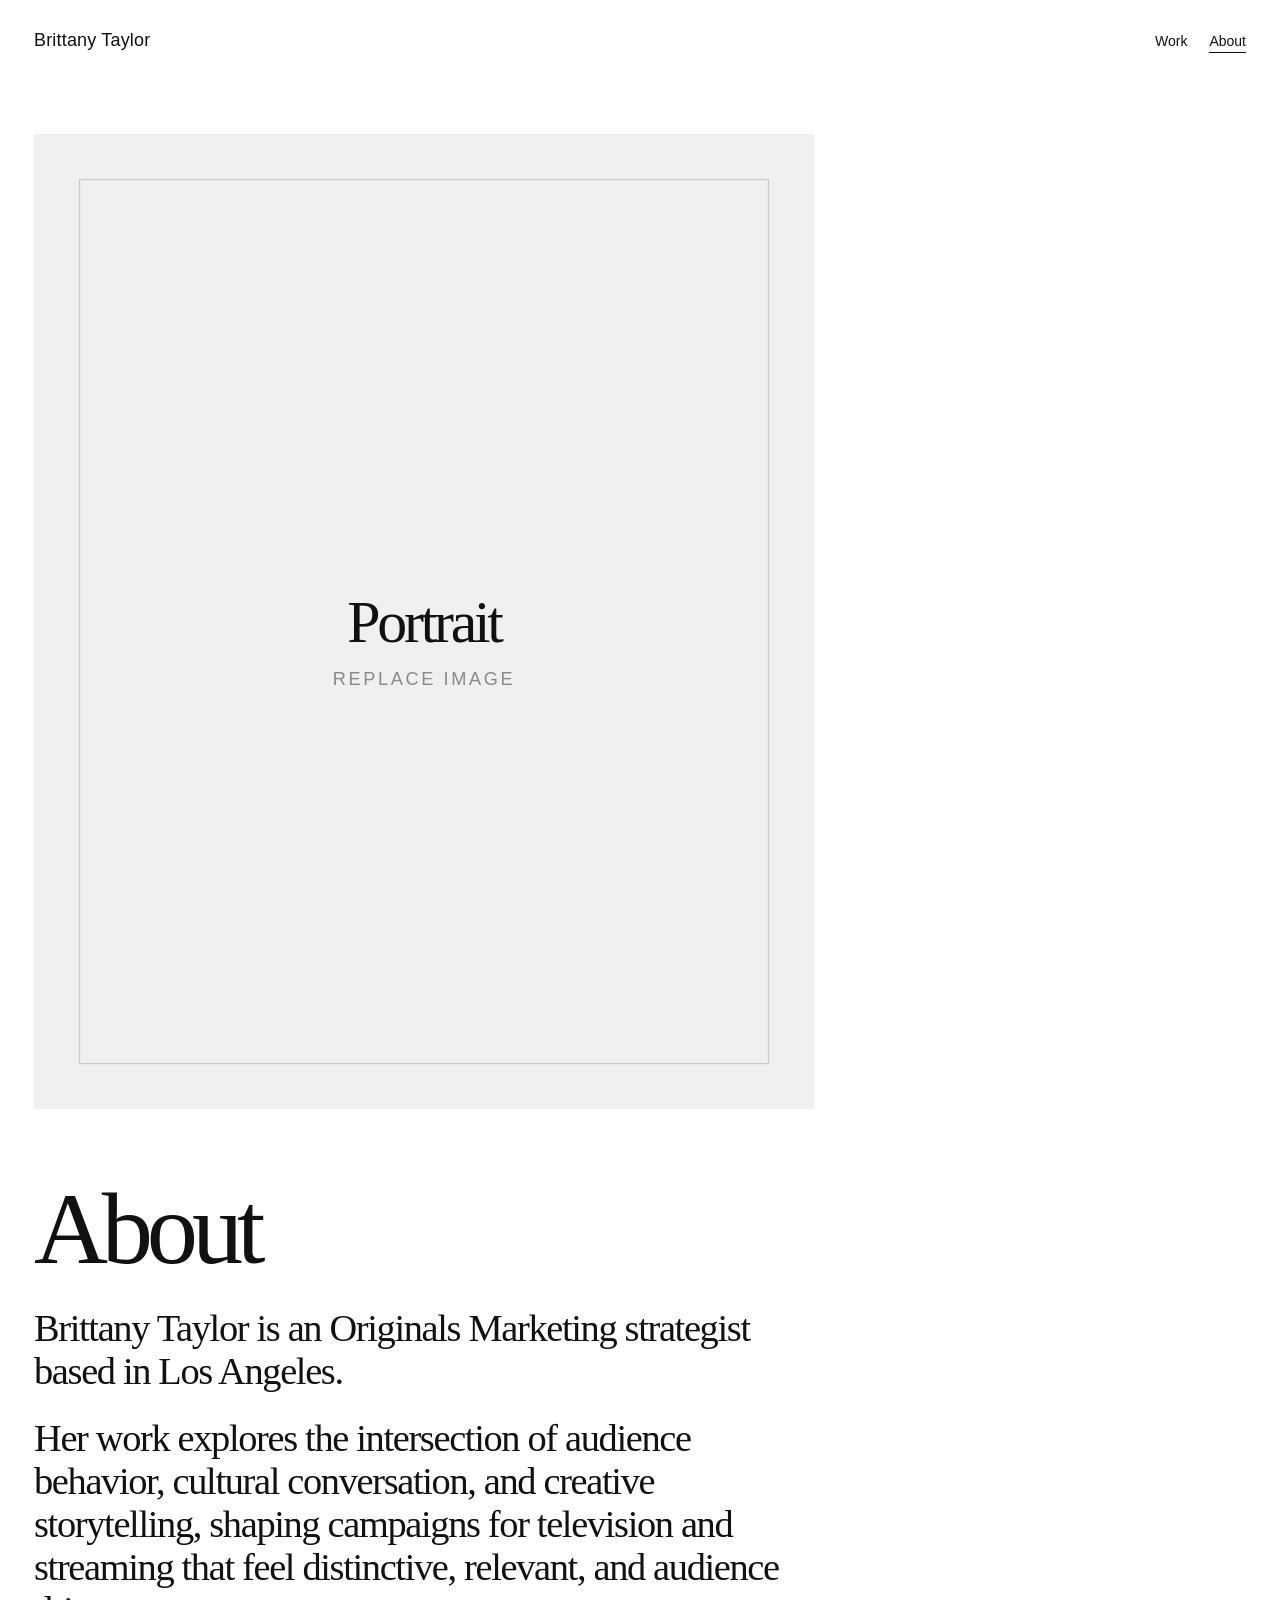
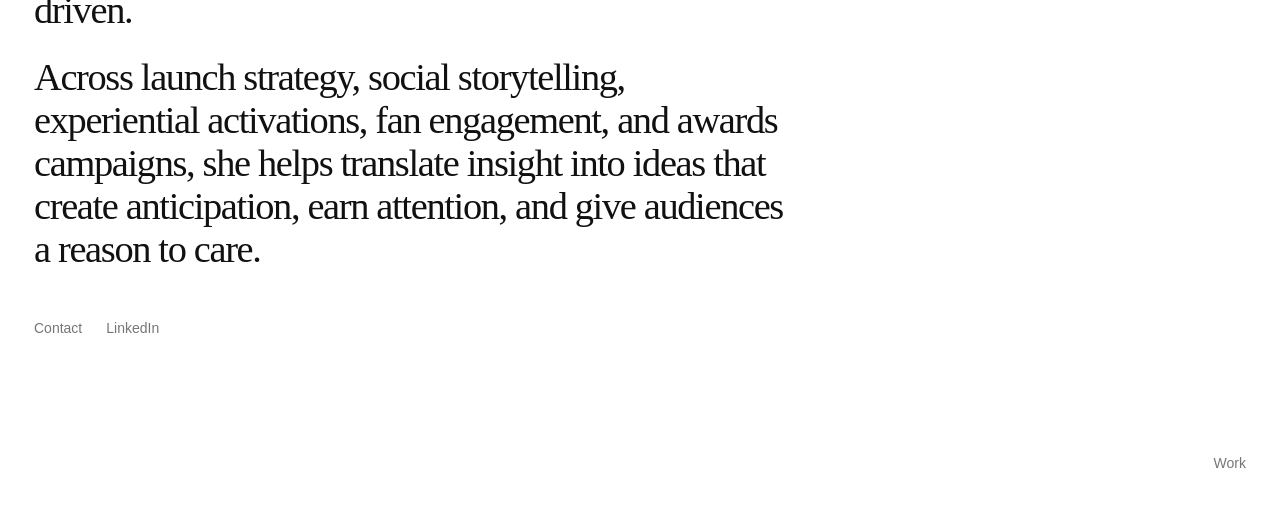
==== about.html @ e852b6a9 "Add files via upload" ====
<!doctype html>
<html lang="en">
<head>
  <meta charset="utf-8" />
  <meta name="viewport" content="width=device-width, initial-scale=1" />
  <title>About | Brittany Taylor</title>
  <meta name="description" content="About Brittany Taylor." />
  <link rel="stylesheet" href="styles.css" />
</head>
<body>
  <header class="site-header">
    <a class="brand" href="index.html">Brittany Taylor</a>
    <nav aria-label="Primary navigation">
      <a href="index.html">Work</a>
      <a href="about.html" aria-current="page">About</a>
    </nav>
  </header>

  <main class="about-page">
    <section class="about-image-wrap" aria-label="Portrait placeholder">
      <img class="about-image" src="images/about-portrait.svg" alt="Portrait placeholder for Brittany Taylor" />
    </section>

    <section class="about-copy" aria-label="About Brittany Taylor">
      <h1>About</h1>
      <p>Brittany Taylor is an Originals Marketing strategist based in Los Angeles.</p>
      <p>Her work explores the intersection of audience behavior, cultural conversation, and creative storytelling, shaping campaigns for television and streaming that feel distinctive, relevant, and audience driven.</p>
      <p>Across launch strategy, social storytelling, experiential activations, fan engagement, and awards campaigns, she helps translate insight into ideas that create anticipation, earn attention, and give audiences a reason to care.</p>
      <div class="contact-block">
        <a href="mailto:brittany@example.com">Contact</a>
        <a href="#" aria-label="Add LinkedIn URL here">LinkedIn</a>
      </div>
    </section>
  </main>

  <footer class="site-footer">
    <a href="index.html">Work</a>
  </footer>
</body>
</html>
---- styles.css ----
:root {
  --bg: #fff;
  --ink: #111;
  --muted: #767676;
  --line: #e9e9e9;
}

* {
  box-sizing: border-box;
}

html {
  scroll-behavior: smooth;
}

body {
  margin: 0;
  background: var(--bg);
  color: var(--ink);
  font-family: Arial, Helvetica, sans-serif;
  font-size: 14px;
  line-height: 1.4;
}

a {
  color: inherit;
  text-decoration: none;
}

img {
  display: block;
  width: 100%;
}

.site-header {
  display: flex;
  justify-content: space-between;
  align-items: baseline;
  padding: 28px 34px 24px;
}

.brand {
  font-size: 18px;
  font-weight: 400;
  letter-spacing: 0.01em;
}

.site-header nav {
  display: flex;
  gap: 22px;
}

.site-header a,
.site-footer a,
.project-nav a,
.contact-block a {
  border-bottom: 1px solid transparent;
}

.site-header a:hover,
.site-footer a:hover,
.project-nav a:hover,
.contact-block a:hover,
.site-header a[aria-current="page"] {
  border-bottom-color: currentColor;
}

.gallery-page {
  padding: 16px 34px 0;
}

.gallery {
  display: grid;
  grid-template-columns: repeat(2, minmax(0, 1fr));
  gap: 24px;
}

.project-tile {
  position: relative;
  display: block;
  overflow: hidden;
  background: #f4f4f4;
  cursor: pointer;
}

.project-tile img {
  aspect-ratio: 4 / 5;
  object-fit: cover;
  transition: transform 280ms ease, filter 280ms ease;
}

.project-overlay {
  position: absolute;
  inset: 0;
  display: grid;
  place-items: center;
  padding: 30px;
  text-align: center;
  color: #fff;
  background: rgba(0, 0, 0, 0.34);
  opacity: 0;
  transition: opacity 240ms ease;
}

.project-overlay span {
  max-width: 86%;
  font-family: Georgia, "Times New Roman", serif;
  font-size: clamp(28px, 4vw, 58px);
  line-height: 0.96;
  letter-spacing: -0.055em;
  font-weight: 400;
}

.project-tile:hover img,
.project-tile:focus-visible img {
  transform: scale(1.015);
  filter: brightness(0.72);
}

.project-tile:hover .project-overlay,
.project-tile:focus-visible .project-overlay {
  opacity: 1;
}

.site-footer {
  display: flex;
  justify-content: flex-end;
  padding: 46px 34px 34px;
  color: var(--muted);
}

.about-page {
  padding: 56px 34px 34px;
}

.about-image-wrap {
  max-width: 780px;
  margin: 0 0 72px;
}

.about-image {
  aspect-ratio: 4 / 5;
  object-fit: cover;
  background: #f4f4f4;
}

.about-copy {
  max-width: 760px;
  margin-bottom: 34px;
}

.about-copy h1 {
  margin: 0 0 30px;
  font-family: Georgia, "Times New Roman", serif;
  font-size: clamp(46px, 8vw, 110px);
  line-height: 0.94;
  letter-spacing: -0.06em;
  font-weight: 400;
}

.about-copy p {
  margin: 0 0 24px;
  font-family: Georgia, "Times New Roman", serif;
  font-size: clamp(25px, 3vw, 42px);
  line-height: 1.12;
  letter-spacing: -0.035em;
}

.contact-block {
  display: flex;
  gap: 24px;
  margin-top: 48px;
  color: var(--muted);
}

.project-page {
  padding: 54px 34px 34px;
}

.project-title-section {
  max-width: 960px;
  margin-bottom: 46px;
}

.project-title-section h1 {
  margin: 0;
  font-family: Georgia, "Times New Roman", serif;
  font-size: clamp(56px, 10vw, 126px);
  line-height: 0.92;
  letter-spacing: -0.065em;
  font-weight: 400;
}

.project-hero-image {
  margin-bottom: 52px;
}

.project-hero-image img {
  aspect-ratio: 16 / 10;
  object-fit: cover;
  background: #f4f4f4;
}

.project-copy {
  max-width: 1080px;
  margin-bottom: 54px;
}

.project-copy > p {
  max-width: 760px;
  margin: 0 0 42px;
  font-family: Georgia, "Times New Roman", serif;
  font-size: clamp(24px, 3.2vw, 42px);
  line-height: 1.12;
  letter-spacing: -0.035em;
}

.project-columns {
  display: grid;
  grid-template-columns: repeat(2, minmax(0, 1fr));
  gap: 34px;
  border-top: 1px solid var(--line);
  padding-top: 22px;
}

.project-columns h2 {
  margin: 0 0 10px;
  color: var(--muted);
  font-size: 13px;
  font-weight: 400;
}

.project-columns p {
  margin: 0;
  max-width: 460px;
}

.project-gallery {
  display: grid;
  gap: 28px;
  margin-bottom: 48px;
}

.project-gallery img {
  aspect-ratio: 16 / 10;
  object-fit: cover;
  background: #f4f4f4;
}

.project-nav {
  display: flex;
  justify-content: space-between;
  border-top: 1px solid var(--line);
  padding-top: 24px;
  color: var(--muted);
}

@media (max-width: 760px) {
  .site-header {
    padding: 22px 18px 18px;
  }

  .gallery-page,
  .about-page,
  .project-page {
    padding-left: 18px;
    padding-right: 18px;
  }

  .gallery {
    grid-template-columns: 1fr;
    gap: 18px;
  }

  .project-overlay {
    opacity: 1;
    background: rgba(0, 0, 0, 0.2);
  }

  .about-page {
    padding-top: 36px;
  }

  .about-image-wrap {
    margin-bottom: 46px;
  }

  .project-columns {
    grid-template-columns: 1fr;
  }
}
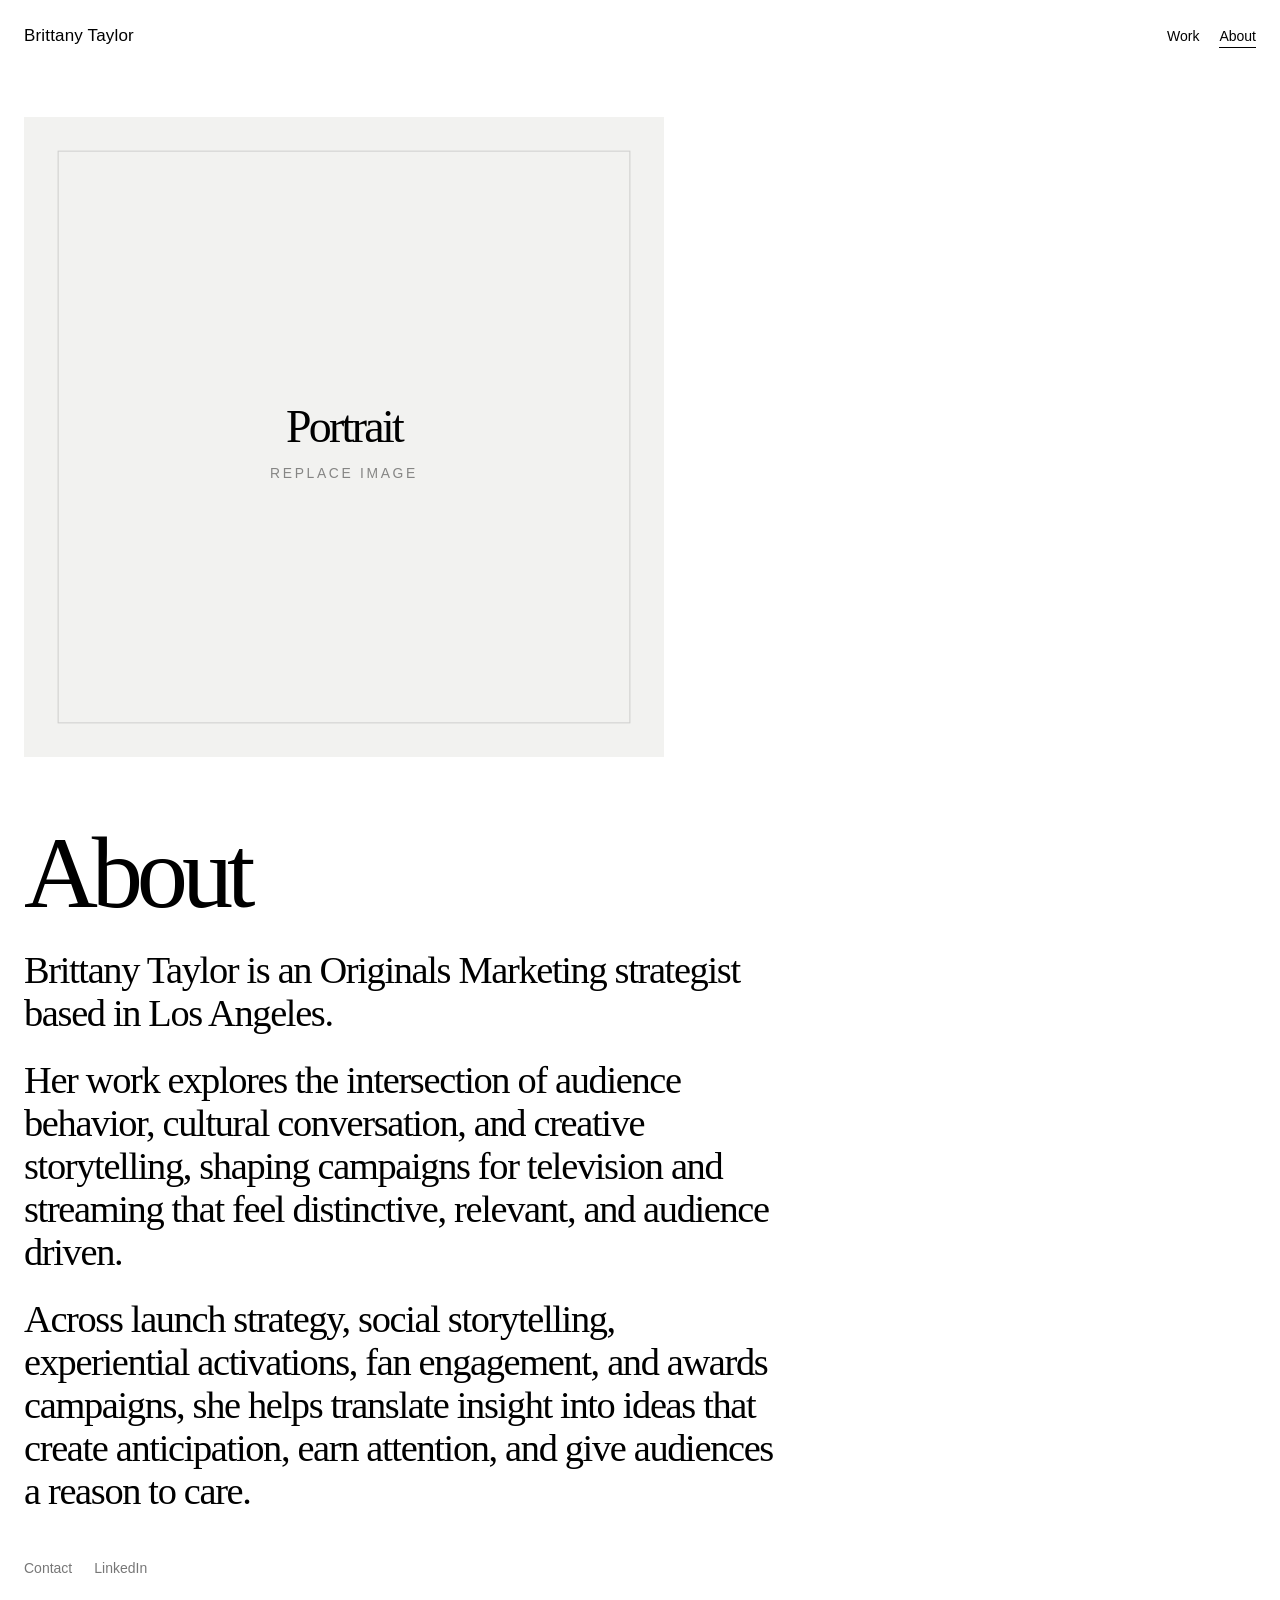
==== commit e1a65987: "Add files via upload" ====
--- a/about.html
+++ b/about.html
@@ -17,24 +17,20 @@
   </header>
 
   <main class="about-page">
-    <section class="about-image-wrap" aria-label="Portrait placeholder">
-      <img class="about-image" src="images/about-portrait.svg" alt="Portrait placeholder for Brittany Taylor" />
+    <section class="about-portrait">
+      <img src="images/about-portrait.svg" alt="Portrait placeholder for Brittany Taylor" />
     </section>
 
-    <section class="about-copy" aria-label="About Brittany Taylor">
+    <section class="about-copy">
       <h1>About</h1>
       <p>Brittany Taylor is an Originals Marketing strategist based in Los Angeles.</p>
       <p>Her work explores the intersection of audience behavior, cultural conversation, and creative storytelling, shaping campaigns for television and streaming that feel distinctive, relevant, and audience driven.</p>
       <p>Across launch strategy, social storytelling, experiential activations, fan engagement, and awards campaigns, she helps translate insight into ideas that create anticipation, earn attention, and give audiences a reason to care.</p>
-      <div class="contact-block">
+      <div class="contact-links">
         <a href="mailto:brittany@example.com">Contact</a>
-        <a href="#" aria-label="Add LinkedIn URL here">LinkedIn</a>
+        <a href="#">LinkedIn</a>
       </div>
     </section>
   </main>
-
-  <footer class="site-footer">
-    <a href="index.html">Work</a>
-  </footer>
 </body>
 </html>
--- a/styles.css
+++ b/styles.css
@@ -1,255 +1,176 @@
 :root {
   --bg: #fff;
-  --ink: #111;
-  --muted: #767676;
+  --text: #000;
+  --muted: #777;
   --line: #e9e9e9;
 }
 
-* {
-  box-sizing: border-box;
-}
-
-html {
-  scroll-behavior: smooth;
-}
-
+* { box-sizing: border-box; }
+html { scroll-behavior: smooth; }
 body {
   margin: 0;
   background: var(--bg);
-  color: var(--ink);
+  color: var(--text);
   font-family: Arial, Helvetica, sans-serif;
   font-size: 14px;
   line-height: 1.4;
 }
-
-a {
-  color: inherit;
-  text-decoration: none;
-}
-
-img {
-  display: block;
-  width: 100%;
-}
+a { color: inherit; text-decoration: none; }
+img { display: block; width: 100%; }
 
 .site-header {
   display: flex;
   justify-content: space-between;
   align-items: baseline;
-  padding: 28px 34px 24px;
-}
-
+  padding: 24px 24px 16px;
+}
 .brand {
-  font-size: 18px;
+  font-size: 17px;
   font-weight: 400;
-  letter-spacing: 0.01em;
-}
-
+  letter-spacing: .01em;
+}
 .site-header nav {
   display: flex;
-  gap: 22px;
-}
-
+  gap: 20px;
+}
 .site-header a,
-.site-footer a,
 .project-nav a,
-.contact-block a {
+.contact-links a {
   border-bottom: 1px solid transparent;
 }
-
 .site-header a:hover,
-.site-footer a:hover,
+.site-header a[aria-current="page"],
 .project-nav a:hover,
-.contact-block a:hover,
-.site-header a[aria-current="page"] {
+.contact-links a:hover {
   border-bottom-color: currentColor;
 }
 
 .gallery-page {
-  padding: 16px 34px 0;
-}
-
+  padding: 10px 24px 24px;
+}
 .gallery {
   display: grid;
   grid-template-columns: repeat(2, minmax(0, 1fr));
-  gap: 24px;
-}
-
+  gap: 14px;
+}
 .project-tile {
   position: relative;
   display: block;
   overflow: hidden;
-  background: #f4f4f4;
-  cursor: pointer;
-}
-
+  background: #f3f3f3;
+}
 .project-tile img {
-  aspect-ratio: 4 / 5;
+  aspect-ratio: 1 / 1;
+  height: auto;
   object-fit: cover;
-  transition: transform 280ms ease, filter 280ms ease;
-}
-
-.project-overlay {
+  transition: transform 260ms ease, filter 260ms ease;
+}
+.project-title {
   position: absolute;
   inset: 0;
   display: grid;
   place-items: center;
-  padding: 30px;
+  padding: 22px;
   text-align: center;
   color: #fff;
-  background: rgba(0, 0, 0, 0.34);
+  background: rgba(0,0,0,.32);
   opacity: 0;
-  transition: opacity 240ms ease;
-}
-
-.project-overlay span {
-  max-width: 86%;
-  font-family: Georgia, "Times New Roman", serif;
-  font-size: clamp(28px, 4vw, 58px);
-  line-height: 0.96;
-  letter-spacing: -0.055em;
-  font-weight: 400;
-}
-
+  transition: opacity 220ms ease;
+  font-family: Georgia, "Times New Roman", serif;
+  font-size: clamp(24px, 3.1vw, 44px);
+  line-height: 1;
+  letter-spacing: -.04em;
+}
 .project-tile:hover img,
 .project-tile:focus-visible img {
   transform: scale(1.015);
-  filter: brightness(0.72);
-}
-
-.project-tile:hover .project-overlay,
-.project-tile:focus-visible .project-overlay {
+  filter: brightness(.78);
+}
+.project-tile:hover .project-title,
+.project-tile:focus-visible .project-title {
   opacity: 1;
 }
 
-.site-footer {
-  display: flex;
-  justify-content: flex-end;
-  padding: 46px 34px 34px;
-  color: var(--muted);
-}
-
 .about-page {
-  padding: 56px 34px 34px;
-}
-
-.about-image-wrap {
-  max-width: 780px;
-  margin: 0 0 72px;
-}
-
-.about-image {
-  aspect-ratio: 4 / 5;
+  padding: 52px 24px 48px;
+}
+.about-portrait {
+  max-width: 640px;
+  margin-bottom: 68px;
+}
+.about-portrait img {
+  aspect-ratio: 1 / 1;
   object-fit: cover;
-  background: #f4f4f4;
-}
-
+  background: #f3f3f3;
+}
 .about-copy {
   max-width: 760px;
-  margin-bottom: 34px;
-}
-
-.about-copy h1 {
-  margin: 0 0 30px;
-  font-family: Georgia, "Times New Roman", serif;
-  font-size: clamp(46px, 8vw, 110px);
-  line-height: 0.94;
-  letter-spacing: -0.06em;
+}
+.about-copy h1,
+.project-page h1 {
+  margin: 0 0 28px;
+  font-family: Georgia, "Times New Roman", serif;
   font-weight: 400;
-}
-
+  line-height: .94;
+  letter-spacing: -.06em;
+}
+.about-copy h1 { font-size: clamp(48px, 8vw, 112px); }
 .about-copy p {
   margin: 0 0 24px;
   font-family: Georgia, "Times New Roman", serif;
-  font-size: clamp(25px, 3vw, 42px);
+  font-size: clamp(25px, 3vw, 40px);
   line-height: 1.12;
-  letter-spacing: -0.035em;
-}
-
-.contact-block {
-  display: flex;
-  gap: 24px;
-  margin-top: 48px;
+  letter-spacing: -.035em;
+}
+.contact-links {
+  display: flex;
+  gap: 22px;
+  margin-top: 46px;
   color: var(--muted);
 }
 
 .project-page {
-  padding: 54px 34px 34px;
-}
-
-.project-title-section {
+  padding: 52px 24px 48px;
+}
+.project-page h1 {
+  max-width: 980px;
+  font-size: clamp(54px, 10vw, 126px);
+}
+.project-hero {
+  aspect-ratio: 1 / 1;
+  object-fit: cover;
+  background: #f3f3f3;
+  margin-bottom: 46px;
+}
+.project-text {
   max-width: 960px;
-  margin-bottom: 46px;
-}
-
-.project-title-section h1 {
-  margin: 0;
-  font-family: Georgia, "Times New Roman", serif;
-  font-size: clamp(56px, 10vw, 126px);
-  line-height: 0.92;
-  letter-spacing: -0.065em;
-  font-weight: 400;
-}
-
-.project-hero-image {
-  margin-bottom: 52px;
-}
-
-.project-hero-image img {
-  aspect-ratio: 16 / 10;
-  object-fit: cover;
-  background: #f4f4f4;
-}
-
-.project-copy {
-  max-width: 1080px;
-  margin-bottom: 54px;
-}
-
-.project-copy > p {
+}
+.project-text > p {
   max-width: 760px;
   margin: 0 0 42px;
   font-family: Georgia, "Times New Roman", serif;
-  font-size: clamp(24px, 3.2vw, 42px);
+  font-size: clamp(24px, 3vw, 40px);
   line-height: 1.12;
-  letter-spacing: -0.035em;
-}
-
-.project-columns {
+  letter-spacing: -.035em;
+}
+.project-meta {
   display: grid;
   grid-template-columns: repeat(2, minmax(0, 1fr));
-  gap: 34px;
+  gap: 32px;
   border-top: 1px solid var(--line);
-  padding-top: 22px;
-}
-
-.project-columns h2 {
-  margin: 0 0 10px;
+  padding-top: 20px;
+}
+.project-meta h2 {
+  margin: 0 0 8px;
   color: var(--muted);
   font-size: 13px;
   font-weight: 400;
 }
-
-.project-columns p {
-  margin: 0;
-  max-width: 460px;
-}
-
-.project-gallery {
-  display: grid;
-  gap: 28px;
-  margin-bottom: 48px;
-}
-
-.project-gallery img {
-  aspect-ratio: 16 / 10;
-  object-fit: cover;
-  background: #f4f4f4;
-}
-
+.project-meta p { margin: 0; max-width: 460px; }
 .project-nav {
   display: flex;
-  justify-content: space-between;
+  justify-content: flex-start;
+  margin-top: 48px;
   border-top: 1px solid var(--line);
   padding-top: 24px;
   color: var(--muted);
@@ -257,35 +178,31 @@
 
 @media (max-width: 760px) {
   .site-header {
-    padding: 22px 18px 18px;
-  }
-
+    padding: 20px 16px 14px;
+  }
   .gallery-page,
   .about-page,
   .project-page {
-    padding-left: 18px;
-    padding-right: 18px;
-  }
-
+    padding-left: 16px;
+    padding-right: 16px;
+  }
   .gallery {
     grid-template-columns: 1fr;
-    gap: 18px;
-  }
-
-  .project-overlay {
+    gap: 12px;
+  }
+  .project-title {
     opacity: 1;
-    background: rgba(0, 0, 0, 0.2);
-  }
-
-  .about-page {
-    padding-top: 36px;
-  }
-
-  .about-image-wrap {
-    margin-bottom: 46px;
-  }
-
-  .project-columns {
+    background: rgba(0,0,0,.22);
+    font-size: clamp(28px, 9vw, 44px);
+  }
+  .about-page,
+  .project-page {
+    padding-top: 34px;
+  }
+  .about-portrait {
+    margin-bottom: 44px;
+  }
+  .project-meta {
     grid-template-columns: 1fr;
   }
 }
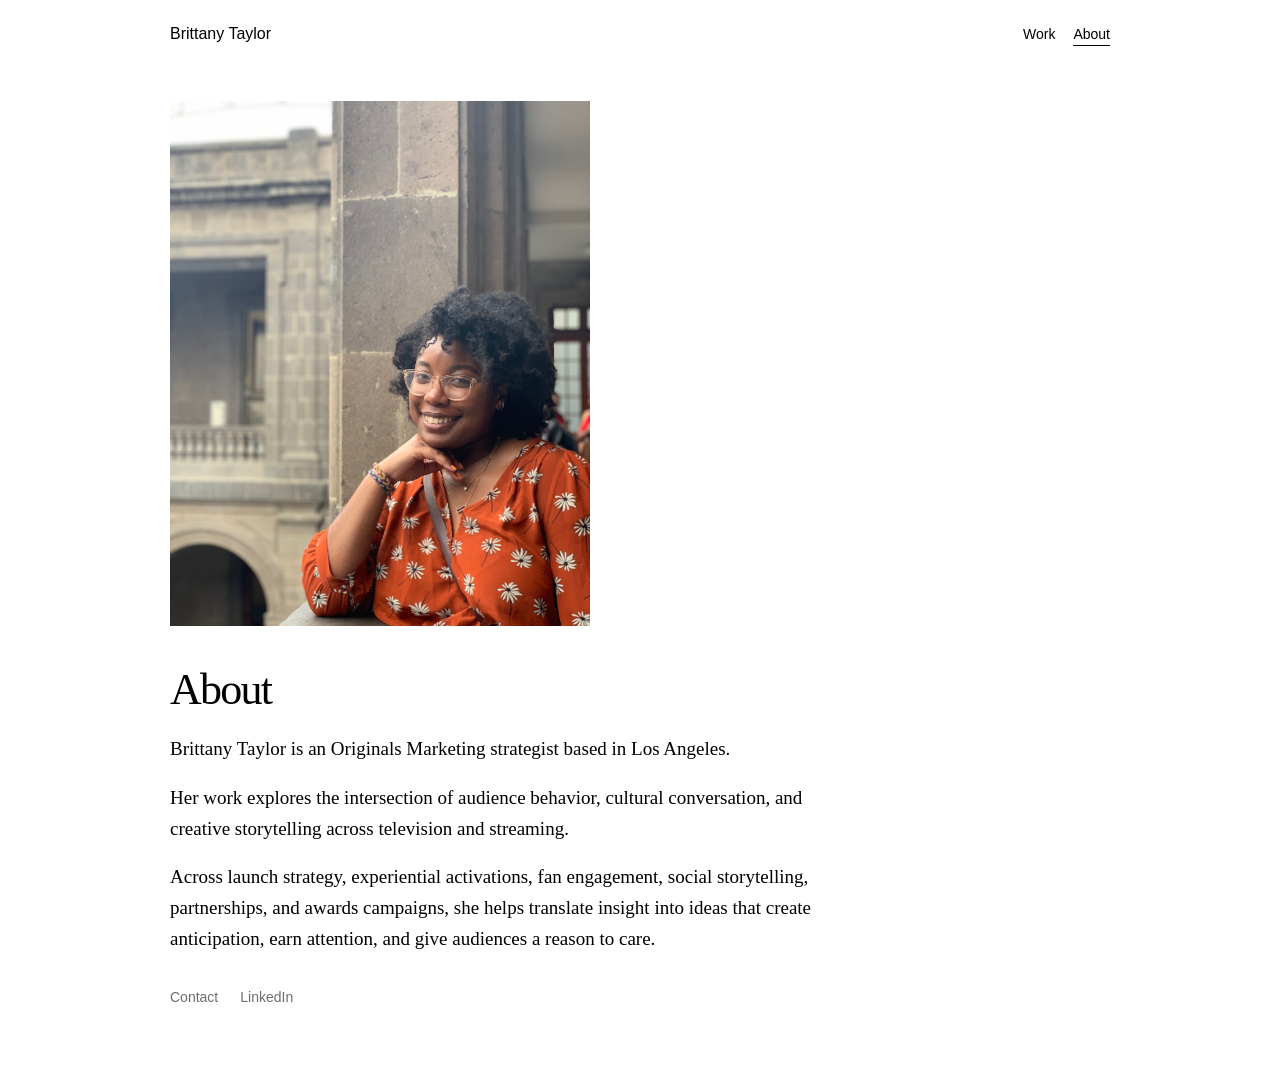
==== commit a8f8291a: "Portfolio rebuild" ====
--- a/about.html
+++ b/about.html
@@ -1,36 +1 @@
-<!doctype html>
-<html lang="en">
-<head>
-  <meta charset="utf-8" />
-  <meta name="viewport" content="width=device-width, initial-scale=1" />
-  <title>About | Brittany Taylor</title>
-  <meta name="description" content="About Brittany Taylor." />
-  <link rel="stylesheet" href="styles.css" />
-</head>
-<body>
-  <header class="site-header">
-    <a class="brand" href="index.html">Brittany Taylor</a>
-    <nav aria-label="Primary navigation">
-      <a href="index.html">Work</a>
-      <a href="about.html" aria-current="page">About</a>
-    </nav>
-  </header>
-
-  <main class="about-page">
-    <section class="about-portrait">
-      <img src="images/about-portrait.svg" alt="Portrait placeholder for Brittany Taylor" />
-    </section>
-
-    <section class="about-copy">
-      <h1>About</h1>
-      <p>Brittany Taylor is an Originals Marketing strategist based in Los Angeles.</p>
-      <p>Her work explores the intersection of audience behavior, cultural conversation, and creative storytelling, shaping campaigns for television and streaming that feel distinctive, relevant, and audience driven.</p>
-      <p>Across launch strategy, social storytelling, experiential activations, fan engagement, and awards campaigns, she helps translate insight into ideas that create anticipation, earn attention, and give audiences a reason to care.</p>
-      <div class="contact-links">
-        <a href="mailto:brittany@example.com">Contact</a>
-        <a href="#">LinkedIn</a>
-      </div>
-    </section>
-  </main>
-</body>
-</html>
+<!doctype html><html lang="en"><head><meta charset="utf-8"><meta name="viewport" content="width=device-width,initial-scale=1"><title>About | Brittany Taylor</title><meta name="description" content="About Brittany Taylor"><link rel="stylesheet" href="styles.css"></head><body><header class="site-header"><a class="brand" href="index.html">Brittany Taylor</a><nav><a href="index.html">Work</a><a aria-current="page" href="about.html">About</a></nav></header><main class="about-page"><img class="about-image" src="images/about.jpg" alt="Portrait of Brittany Taylor"><section class="about-copy"><h1>About</h1><p>Brittany Taylor is an Originals Marketing strategist based in Los Angeles.</p><p>Her work explores the intersection of audience behavior, cultural conversation, and creative storytelling across television and streaming.</p><p>Across launch strategy, experiential activations, fan engagement, social storytelling, partnerships, and awards campaigns, she helps translate insight into ideas that create anticipation, earn attention, and give audiences a reason to care.</p><div class="about-links"><a href="mailto:brittany@example.com">Contact</a><a href="#">LinkedIn</a></div></section></main></body></html>
--- a/styles.css
+++ b/styles.css
@@ -1,208 +1 @@
-:root {
-  --bg: #fff;
-  --text: #000;
-  --muted: #777;
-  --line: #e9e9e9;
-}
-
-* { box-sizing: border-box; }
-html { scroll-behavior: smooth; }
-body {
-  margin: 0;
-  background: var(--bg);
-  color: var(--text);
-  font-family: Arial, Helvetica, sans-serif;
-  font-size: 14px;
-  line-height: 1.4;
-}
-a { color: inherit; text-decoration: none; }
-img { display: block; width: 100%; }
-
-.site-header {
-  display: flex;
-  justify-content: space-between;
-  align-items: baseline;
-  padding: 24px 24px 16px;
-}
-.brand {
-  font-size: 17px;
-  font-weight: 400;
-  letter-spacing: .01em;
-}
-.site-header nav {
-  display: flex;
-  gap: 20px;
-}
-.site-header a,
-.project-nav a,
-.contact-links a {
-  border-bottom: 1px solid transparent;
-}
-.site-header a:hover,
-.site-header a[aria-current="page"],
-.project-nav a:hover,
-.contact-links a:hover {
-  border-bottom-color: currentColor;
-}
-
-.gallery-page {
-  padding: 10px 24px 24px;
-}
-.gallery {
-  display: grid;
-  grid-template-columns: repeat(2, minmax(0, 1fr));
-  gap: 14px;
-}
-.project-tile {
-  position: relative;
-  display: block;
-  overflow: hidden;
-  background: #f3f3f3;
-}
-.project-tile img {
-  aspect-ratio: 1 / 1;
-  height: auto;
-  object-fit: cover;
-  transition: transform 260ms ease, filter 260ms ease;
-}
-.project-title {
-  position: absolute;
-  inset: 0;
-  display: grid;
-  place-items: center;
-  padding: 22px;
-  text-align: center;
-  color: #fff;
-  background: rgba(0,0,0,.32);
-  opacity: 0;
-  transition: opacity 220ms ease;
-  font-family: Georgia, "Times New Roman", serif;
-  font-size: clamp(24px, 3.1vw, 44px);
-  line-height: 1;
-  letter-spacing: -.04em;
-}
-.project-tile:hover img,
-.project-tile:focus-visible img {
-  transform: scale(1.015);
-  filter: brightness(.78);
-}
-.project-tile:hover .project-title,
-.project-tile:focus-visible .project-title {
-  opacity: 1;
-}
-
-.about-page {
-  padding: 52px 24px 48px;
-}
-.about-portrait {
-  max-width: 640px;
-  margin-bottom: 68px;
-}
-.about-portrait img {
-  aspect-ratio: 1 / 1;
-  object-fit: cover;
-  background: #f3f3f3;
-}
-.about-copy {
-  max-width: 760px;
-}
-.about-copy h1,
-.project-page h1 {
-  margin: 0 0 28px;
-  font-family: Georgia, "Times New Roman", serif;
-  font-weight: 400;
-  line-height: .94;
-  letter-spacing: -.06em;
-}
-.about-copy h1 { font-size: clamp(48px, 8vw, 112px); }
-.about-copy p {
-  margin: 0 0 24px;
-  font-family: Georgia, "Times New Roman", serif;
-  font-size: clamp(25px, 3vw, 40px);
-  line-height: 1.12;
-  letter-spacing: -.035em;
-}
-.contact-links {
-  display: flex;
-  gap: 22px;
-  margin-top: 46px;
-  color: var(--muted);
-}
-
-.project-page {
-  padding: 52px 24px 48px;
-}
-.project-page h1 {
-  max-width: 980px;
-  font-size: clamp(54px, 10vw, 126px);
-}
-.project-hero {
-  aspect-ratio: 1 / 1;
-  object-fit: cover;
-  background: #f3f3f3;
-  margin-bottom: 46px;
-}
-.project-text {
-  max-width: 960px;
-}
-.project-text > p {
-  max-width: 760px;
-  margin: 0 0 42px;
-  font-family: Georgia, "Times New Roman", serif;
-  font-size: clamp(24px, 3vw, 40px);
-  line-height: 1.12;
-  letter-spacing: -.035em;
-}
-.project-meta {
-  display: grid;
-  grid-template-columns: repeat(2, minmax(0, 1fr));
-  gap: 32px;
-  border-top: 1px solid var(--line);
-  padding-top: 20px;
-}
-.project-meta h2 {
-  margin: 0 0 8px;
-  color: var(--muted);
-  font-size: 13px;
-  font-weight: 400;
-}
-.project-meta p { margin: 0; max-width: 460px; }
-.project-nav {
-  display: flex;
-  justify-content: flex-start;
-  margin-top: 48px;
-  border-top: 1px solid var(--line);
-  padding-top: 24px;
-  color: var(--muted);
-}
-
-@media (max-width: 760px) {
-  .site-header {
-    padding: 20px 16px 14px;
-  }
-  .gallery-page,
-  .about-page,
-  .project-page {
-    padding-left: 16px;
-    padding-right: 16px;
-  }
-  .gallery {
-    grid-template-columns: 1fr;
-    gap: 12px;
-  }
-  .project-title {
-    opacity: 1;
-    background: rgba(0,0,0,.22);
-    font-size: clamp(28px, 9vw, 44px);
-  }
-  .about-page,
-  .project-page {
-    padding-top: 34px;
-  }
-  .about-portrait {
-    margin-bottom: 44px;
-  }
-  .project-meta {
-    grid-template-columns: 1fr;
-  }
-}
+:root{--text:#000;--muted:#6d6d6d;--line:#e8e8e8;--max:980px}*{box-sizing:border-box}html{scroll-behavior:smooth}body{margin:0;background:#fff;color:var(--text);font:14px/1.5 Arial,Helvetica,sans-serif}a{color:inherit;text-decoration:none}img{display:block;max-width:100%}.site-header{max-width:var(--max);margin:auto;padding:22px 20px 14px;display:flex;justify-content:space-between;align-items:baseline}.brand{font-size:16px}.site-header nav{display:flex;gap:18px}.site-header a,.home-footer a,.project-nav a,.about-links a,.text-link{border-bottom:1px solid transparent}.site-header a:hover,.site-header a[aria-current=page],.home-footer a:hover,.project-nav a:hover,.about-links a:hover,.text-link:hover{border-bottom-color:currentColor}.gallery-page{max-width:var(--max);margin:auto;padding:8px 20px 40px}.gallery-grid{display:grid;grid-template-columns:repeat(2,minmax(0,1fr));gap:12px}.project-tile{position:relative;aspect-ratio:1/1;overflow:hidden;background:#eee}.project-tile img{width:100%;height:100%;object-fit:cover;transition:transform .25s ease,filter .25s ease}.project-overlay{position:absolute;inset:0;display:grid;place-items:center;padding:20px;background:rgba(0,0,0,.32);color:#fff;text-align:center;opacity:0;transition:opacity .2s ease}.project-overlay span{max-width:90%;font:400 clamp(22px,2.5vw,34px)/1.05 Georgia,"Times New Roman",serif;letter-spacing:-.035em}.project-tile:hover img,.project-tile:focus-visible img{transform:scale(1.012);filter:brightness(.78)}.project-tile:hover .project-overlay,.project-tile:focus-visible .project-overlay{opacity:1}.home-footer{max-width:var(--max);margin:auto;padding:0 20px 42px;text-align:right;color:var(--muted)}.about-page,.project-page{max-width:var(--max);margin:auto;padding:40px 20px 58px}.about-image{width:min(420px,100%);aspect-ratio:4/5;object-fit:cover;margin-bottom:42px}.about-copy{max-width:650px}.about-copy h1,.project-heading h1{font:400 44px/1 Georgia,"Times New Roman",serif;letter-spacing:-.04em;margin:0 0 22px}.about-copy p,.project-copy p{font:400 19px/1.62 Georgia,"Times New Roman",serif;margin:0 0 18px}.about-links{display:flex;gap:22px;margin-top:32px;color:var(--muted)}.project-heading{max-width:760px;margin-bottom:24px}.awards{margin-top:-8px}.awards p{margin:4px 0;color:var(--muted);font-size:12px;text-transform:uppercase;letter-spacing:.08em}.project-hero{width:min(700px,100%);max-height:760px;object-fit:contain;object-position:left center;margin:0 0 34px;background:#f5f5f5}.project-copy{max-width:650px;margin:0 0 32px}.project-copy h2{margin:0 0 10px;color:var(--muted);font-size:12px;font-weight:400;text-transform:uppercase;letter-spacing:.08em}.text-link{display:inline-block;margin-top:6px}.video-wrapper{width:min(800px,100%);margin:32px 0}.video-wrapper iframe{display:block;width:100%;aspect-ratio:16/9;border:0}.project-gallery{display:grid;gap:24px;width:min(800px,100%);margin-top:32px}.project-gallery img{width:100%;height:auto}.project-nav{display:grid;grid-template-columns:1fr auto 1fr;gap:18px;align-items:center;margin-top:38px;padding-top:22px;border-top:1px solid var(--line);color:var(--muted)}.project-nav a:first-child{justify-self:start}.project-nav a:nth-child(2){justify-self:center}.project-nav a:last-child{justify-self:end}@media(max-width:760px){.site-header{padding:18px 16px 12px}.gallery-page,.about-page,.project-page{padding-left:16px;padding-right:16px}.gallery-grid{grid-template-columns:1fr}.project-overlay{opacity:1;background:rgba(0,0,0,.23)}.about-page,.project-page{padding-top:30px}.about-copy h1,.project-heading h1{font-size:36px}.about-copy p,.project-copy p{font-size:18px;line-height:1.55}.project-hero{width:100%;max-height:none}.project-nav{grid-template-columns:1fr;gap:12px}.project-nav a,.project-nav a:first-child,.project-nav a:nth-child(2),.project-nav a:last-child{justify-self:start}}
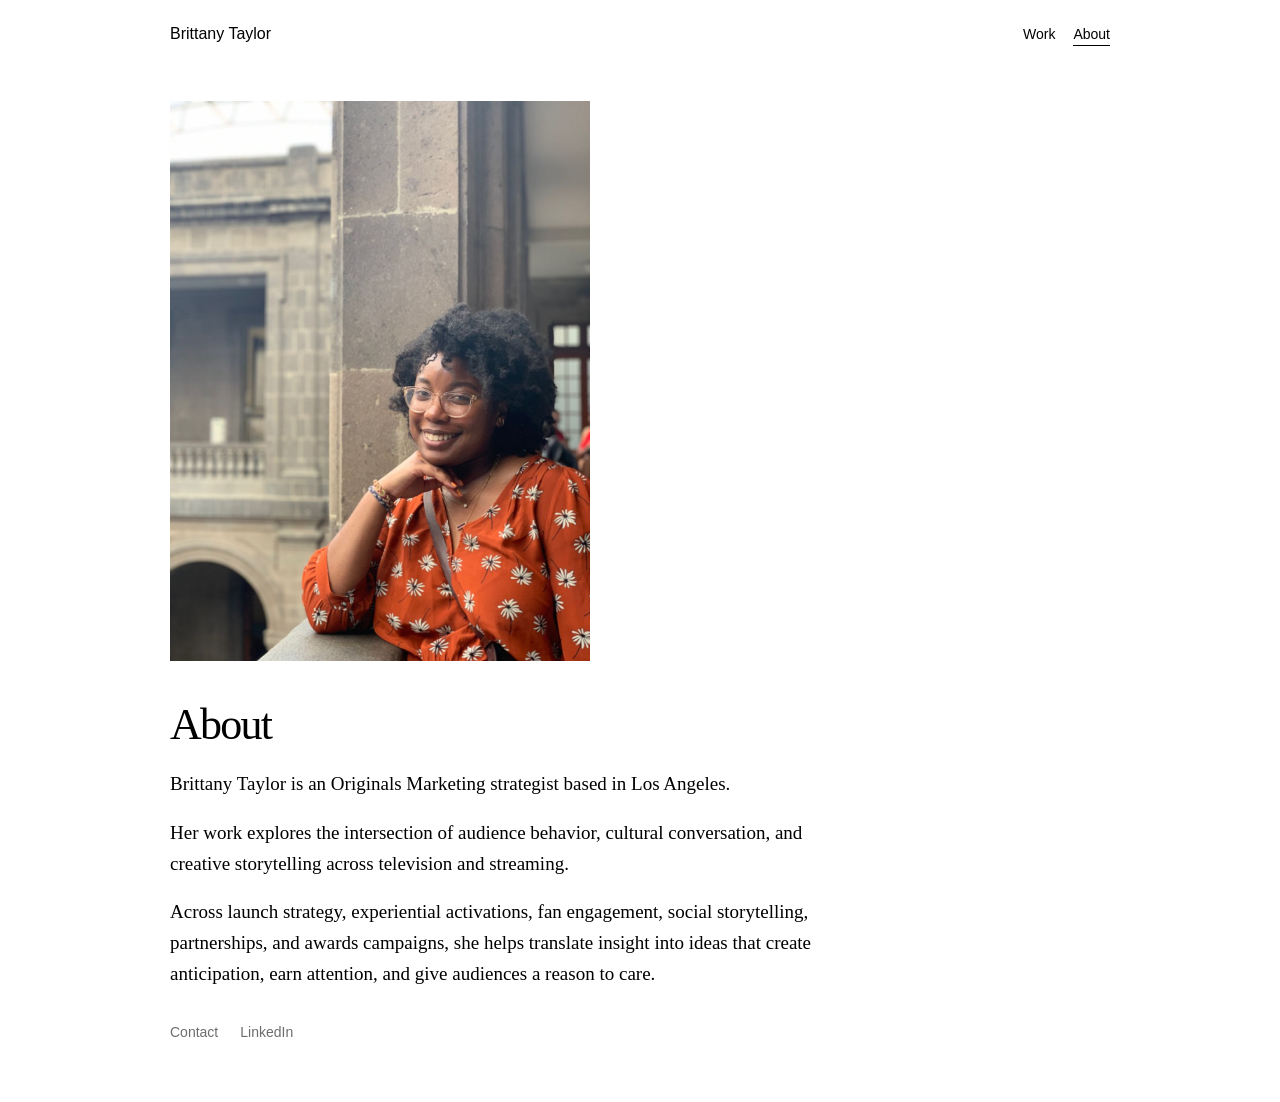
==== commit c9bfcf86: "Portfolio V2 rebuild" ====
--- a/about.html
+++ b/about.html
@@ -1 +1 @@
-<!doctype html><html lang="en"><head><meta charset="utf-8"><meta name="viewport" content="width=device-width,initial-scale=1"><title>About | Brittany Taylor</title><meta name="description" content="About Brittany Taylor"><link rel="stylesheet" href="styles.css"></head><body><header class="site-header"><a class="brand" href="index.html">Brittany Taylor</a><nav><a href="index.html">Work</a><a aria-current="page" href="about.html">About</a></nav></header><main class="about-page"><img class="about-image" src="images/about.jpg" alt="Portrait of Brittany Taylor"><section class="about-copy"><h1>About</h1><p>Brittany Taylor is an Originals Marketing strategist based in Los Angeles.</p><p>Her work explores the intersection of audience behavior, cultural conversation, and creative storytelling across television and streaming.</p><p>Across launch strategy, experiential activations, fan engagement, social storytelling, partnerships, and awards campaigns, she helps translate insight into ideas that create anticipation, earn attention, and give audiences a reason to care.</p><div class="about-links"><a href="mailto:brittany@example.com">Contact</a><a href="#">LinkedIn</a></div></section></main></body></html>
+<!doctype html><html lang="en"><head><meta charset="utf-8"><meta name="viewport" content="width=device-width,initial-scale=1"><title>About | Brittany Taylor</title><link rel="stylesheet" href="styles.css"></head><body><header class="site-header"><a class="brand" href="index.html">Brittany Taylor</a><nav><a href="index.html">Work</a><a aria-current="page" href="about.html">About</a></nav></header><main class="about-page"><img class="about-image" src="images/about.jpg" alt="Portrait of Brittany Taylor"><section class="about-copy"><h1>About</h1><p>Brittany Taylor is an Originals Marketing strategist based in Los Angeles.</p><p>Her work explores the intersection of audience behavior, cultural conversation, and creative storytelling across television and streaming.</p><p>Across launch strategy, experiential activations, fan engagement, social storytelling, partnerships, and awards campaigns, she helps translate insight into ideas that create anticipation, earn attention, and give audiences a reason to care.</p><div class="about-links"><a href="mailto:09btaylor@gmail.com">Contact</a><a href="https://www.linkedin.com/in/btaylor7/" target="_blank" rel="noopener noreferrer">LinkedIn</a></div></section></main></body></html>
--- a/styles.css
+++ b/styles.css
@@ -1 +1 @@
-:root{--text:#000;--muted:#6d6d6d;--line:#e8e8e8;--max:980px}*{box-sizing:border-box}html{scroll-behavior:smooth}body{margin:0;background:#fff;color:var(--text);font:14px/1.5 Arial,Helvetica,sans-serif}a{color:inherit;text-decoration:none}img{display:block;max-width:100%}.site-header{max-width:var(--max);margin:auto;padding:22px 20px 14px;display:flex;justify-content:space-between;align-items:baseline}.brand{font-size:16px}.site-header nav{display:flex;gap:18px}.site-header a,.home-footer a,.project-nav a,.about-links a,.text-link{border-bottom:1px solid transparent}.site-header a:hover,.site-header a[aria-current=page],.home-footer a:hover,.project-nav a:hover,.about-links a:hover,.text-link:hover{border-bottom-color:currentColor}.gallery-page{max-width:var(--max);margin:auto;padding:8px 20px 40px}.gallery-grid{display:grid;grid-template-columns:repeat(2,minmax(0,1fr));gap:12px}.project-tile{position:relative;aspect-ratio:1/1;overflow:hidden;background:#eee}.project-tile img{width:100%;height:100%;object-fit:cover;transition:transform .25s ease,filter .25s ease}.project-overlay{position:absolute;inset:0;display:grid;place-items:center;padding:20px;background:rgba(0,0,0,.32);color:#fff;text-align:center;opacity:0;transition:opacity .2s ease}.project-overlay span{max-width:90%;font:400 clamp(22px,2.5vw,34px)/1.05 Georgia,"Times New Roman",serif;letter-spacing:-.035em}.project-tile:hover img,.project-tile:focus-visible img{transform:scale(1.012);filter:brightness(.78)}.project-tile:hover .project-overlay,.project-tile:focus-visible .project-overlay{opacity:1}.home-footer{max-width:var(--max);margin:auto;padding:0 20px 42px;text-align:right;color:var(--muted)}.about-page,.project-page{max-width:var(--max);margin:auto;padding:40px 20px 58px}.about-image{width:min(420px,100%);aspect-ratio:4/5;object-fit:cover;margin-bottom:42px}.about-copy{max-width:650px}.about-copy h1,.project-heading h1{font:400 44px/1 Georgia,"Times New Roman",serif;letter-spacing:-.04em;margin:0 0 22px}.about-copy p,.project-copy p{font:400 19px/1.62 Georgia,"Times New Roman",serif;margin:0 0 18px}.about-links{display:flex;gap:22px;margin-top:32px;color:var(--muted)}.project-heading{max-width:760px;margin-bottom:24px}.awards{margin-top:-8px}.awards p{margin:4px 0;color:var(--muted);font-size:12px;text-transform:uppercase;letter-spacing:.08em}.project-hero{width:min(700px,100%);max-height:760px;object-fit:contain;object-position:left center;margin:0 0 34px;background:#f5f5f5}.project-copy{max-width:650px;margin:0 0 32px}.project-copy h2{margin:0 0 10px;color:var(--muted);font-size:12px;font-weight:400;text-transform:uppercase;letter-spacing:.08em}.text-link{display:inline-block;margin-top:6px}.video-wrapper{width:min(800px,100%);margin:32px 0}.video-wrapper iframe{display:block;width:100%;aspect-ratio:16/9;border:0}.project-gallery{display:grid;gap:24px;width:min(800px,100%);margin-top:32px}.project-gallery img{width:100%;height:auto}.project-nav{display:grid;grid-template-columns:1fr auto 1fr;gap:18px;align-items:center;margin-top:38px;padding-top:22px;border-top:1px solid var(--line);color:var(--muted)}.project-nav a:first-child{justify-self:start}.project-nav a:nth-child(2){justify-self:center}.project-nav a:last-child{justify-self:end}@media(max-width:760px){.site-header{padding:18px 16px 12px}.gallery-page,.about-page,.project-page{padding-left:16px;padding-right:16px}.gallery-grid{grid-template-columns:1fr}.project-overlay{opacity:1;background:rgba(0,0,0,.23)}.about-page,.project-page{padding-top:30px}.about-copy h1,.project-heading h1{font-size:36px}.about-copy p,.project-copy p{font-size:18px;line-height:1.55}.project-hero{width:100%;max-height:none}.project-nav{grid-template-columns:1fr;gap:12px}.project-nav a,.project-nav a:first-child,.project-nav a:nth-child(2),.project-nav a:last-child{justify-self:start}}
+:root{--text:#000;--muted:#6d6d6d;--line:#e8e8e8;--max:980px}*{box-sizing:border-box}html{scroll-behavior:smooth}body{margin:0;background:#fff;color:var(--text);font:14px/1.5 Arial,Helvetica,sans-serif}a{color:inherit;text-decoration:none}img{display:block;max-width:100%}.site-header{max-width:var(--max);margin:auto;padding:22px 20px 14px;display:flex;justify-content:space-between;align-items:baseline}.brand{font-size:16px}.site-header nav{display:flex;gap:18px}.site-header a,.home-footer a,.project-nav a,.about-links a,.text-link{border-bottom:1px solid transparent}.site-header a:hover,.site-header a[aria-current=page],.home-footer a:hover,.project-nav a:hover,.about-links a:hover,.text-link:hover{border-bottom-color:currentColor}.gallery-page{max-width:var(--max);margin:auto;padding:8px 20px 40px}.gallery-grid{display:grid;grid-template-columns:repeat(2,minmax(0,1fr));gap:12px}.project-tile{position:relative;aspect-ratio:1/1;overflow:hidden;background:#eee}.project-tile img{width:100%;height:100%;object-fit:cover;transition:.25s}.project-overlay{position:absolute;inset:0;display:grid;place-items:center;padding:20px;background:rgba(0,0,0,.32);color:#fff;text-align:center;opacity:0;transition:.2s}.project-overlay span{font:400 clamp(22px,2.5vw,34px)/1.05 Georgia,serif}.project-tile:hover img{transform:scale(1.012);filter:brightness(.78)}.project-tile:hover .project-overlay{opacity:1}.home-footer{max-width:var(--max);margin:auto;padding:0 20px 42px;text-align:right;color:var(--muted)}.about-page,.project-page{max-width:var(--max);margin:auto;padding:40px 20px 58px}.about-image{width:min(420px,100%);height:auto;margin-bottom:42px}.about-copy{max-width:650px}.about-copy h1,.project-heading h1{font:400 44px/1 Georgia,serif;letter-spacing:-.04em;margin:0 0 22px}.about-copy p,.project-copy p{font:400 19px/1.62 Georgia,serif;margin:0 0 18px}.about-links{display:flex;gap:22px;margin-top:32px;color:var(--muted)}.project-heading{max-width:800px;margin-bottom:24px}.awards{margin-top:-8px}.awards p{margin:4px 0;color:var(--muted);font-size:12px;text-transform:uppercase;letter-spacing:.08em}.project-hero{width:100%;max-width:800px;height:auto;max-height:none;object-fit:initial;margin:0 0 34px;background:transparent}.project-copy{max-width:650px;margin:0 0 32px}.project-copy h2{margin:0 0 10px;color:var(--muted);font-size:12px;font-weight:400;text-transform:uppercase;letter-spacing:.08em}.text-link{display:inline-block}.video-wrapper{width:min(800px,100%);margin:32px 0}.video-wrapper iframe{display:block;width:100%;aspect-ratio:16/9;border:0}.project-gallery{display:grid;gap:24px;width:min(800px,100%);margin-top:32px}.project-gallery img{width:100%;height:auto}.project-nav{display:grid;grid-template-columns:1fr auto 1fr;gap:18px;align-items:center;margin-top:38px;padding-top:22px;border-top:1px solid var(--line);color:var(--muted)}.project-nav a:nth-child(2){justify-self:center}.project-nav a:last-child{justify-self:end}@media(max-width:760px){.site-header{padding:18px 16px 12px}.gallery-page,.about-page,.project-page{padding-left:16px;padding-right:16px}.gallery-grid{grid-template-columns:1fr}.project-overlay{opacity:1;background:rgba(0,0,0,.23)}.about-copy h1,.project-heading h1{font-size:36px}.about-copy p,.project-copy p{font-size:18px}.project-nav{grid-template-columns:1fr;gap:12px}.project-nav a,.project-nav a:nth-child(2),.project-nav a:last-child{justify-self:start}}
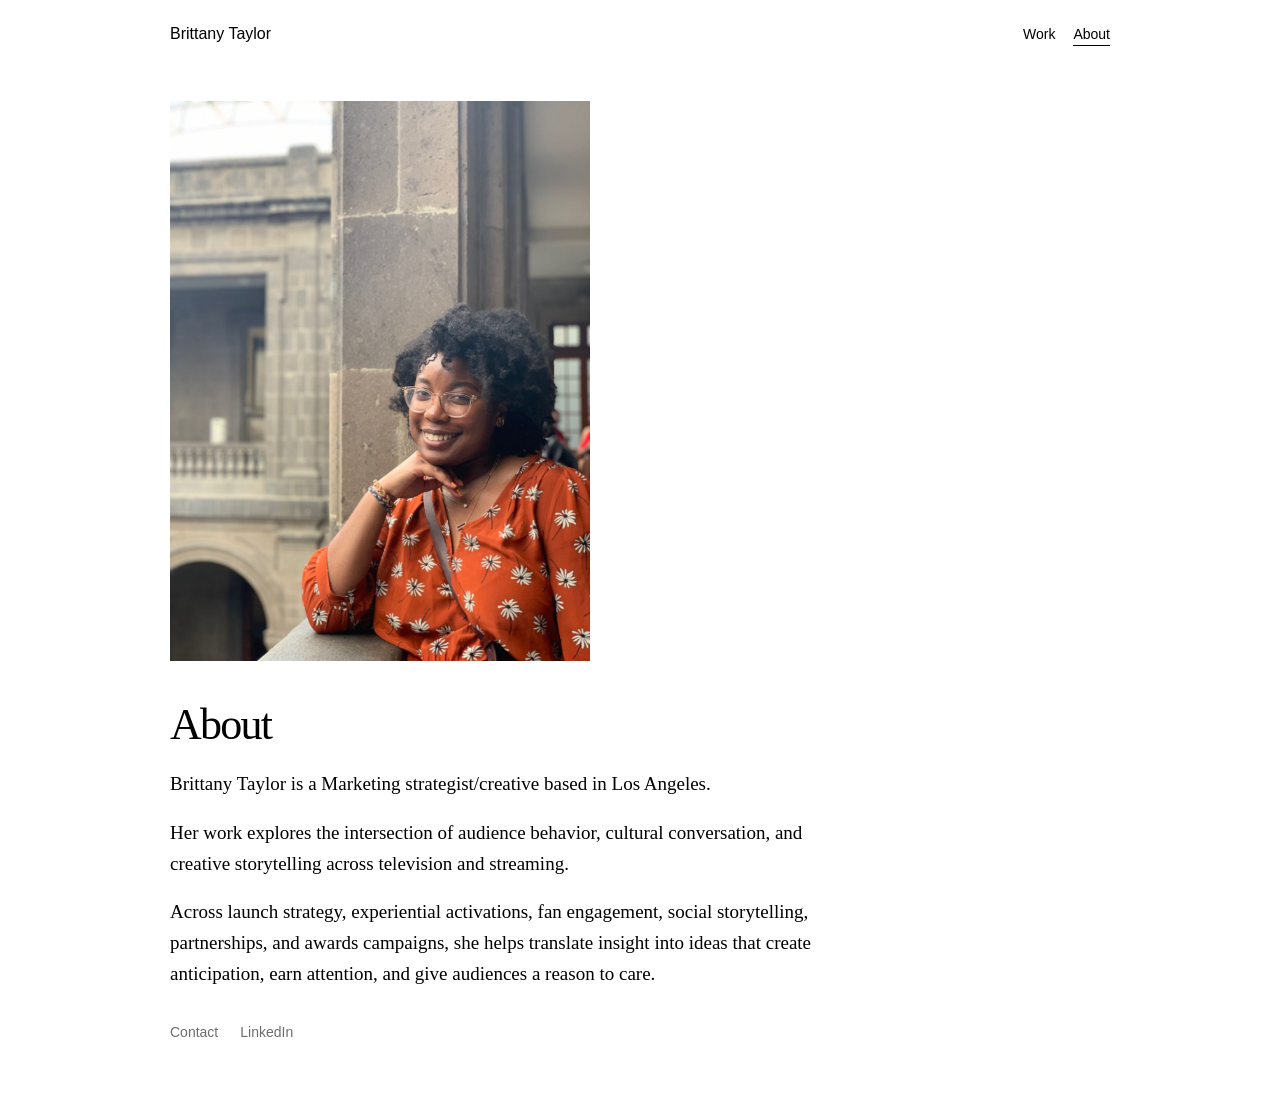
==== commit 160b2761: "Update about.html" ====
--- a/about.html
+++ b/about.html
@@ -1 +1 @@
-<!doctype html><html lang="en"><head><meta charset="utf-8"><meta name="viewport" content="width=device-width,initial-scale=1"><title>About | Brittany Taylor</title><link rel="stylesheet" href="styles.css"></head><body><header class="site-header"><a class="brand" href="index.html">Brittany Taylor</a><nav><a href="index.html">Work</a><a aria-current="page" href="about.html">About</a></nav></header><main class="about-page"><img class="about-image" src="images/about.jpg" alt="Portrait of Brittany Taylor"><section class="about-copy"><h1>About</h1><p>Brittany Taylor is an Originals Marketing strategist based in Los Angeles.</p><p>Her work explores the intersection of audience behavior, cultural conversation, and creative storytelling across television and streaming.</p><p>Across launch strategy, experiential activations, fan engagement, social storytelling, partnerships, and awards campaigns, she helps translate insight into ideas that create anticipation, earn attention, and give audiences a reason to care.</p><div class="about-links"><a href="mailto:09btaylor@gmail.com">Contact</a><a href="https://www.linkedin.com/in/btaylor7/" target="_blank" rel="noopener noreferrer">LinkedIn</a></div></section></main></body></html>
+<!doctype html><html lang="en"><head><meta charset="utf-8"><meta name="viewport" content="width=device-width,initial-scale=1"><title>About | Brittany Taylor</title><link rel="stylesheet" href="styles.css"></head><body><header class="site-header"><a class="brand" href="index.html">Brittany Taylor</a><nav><a href="index.html">Work</a><a aria-current="page" href="about.html">About</a></nav></header><main class="about-page"><img class="about-image" src="images/about.jpg" alt="Portrait of Brittany Taylor"><section class="about-copy"><h1>About</h1><p>Brittany Taylor is a Marketing strategist/creative based in Los Angeles.</p><p>Her work explores the intersection of audience behavior, cultural conversation, and creative storytelling across television and streaming.</p><p>Across launch strategy, experiential activations, fan engagement, social storytelling, partnerships, and awards campaigns, she helps translate insight into ideas that create anticipation, earn attention, and give audiences a reason to care.</p><div class="about-links"><a href="mailto:09btaylor@gmail.com">Contact</a><a href="https://www.linkedin.com/in/btaylor7/" target="_blank" rel="noopener noreferrer">LinkedIn</a></div></section></main></body></html>
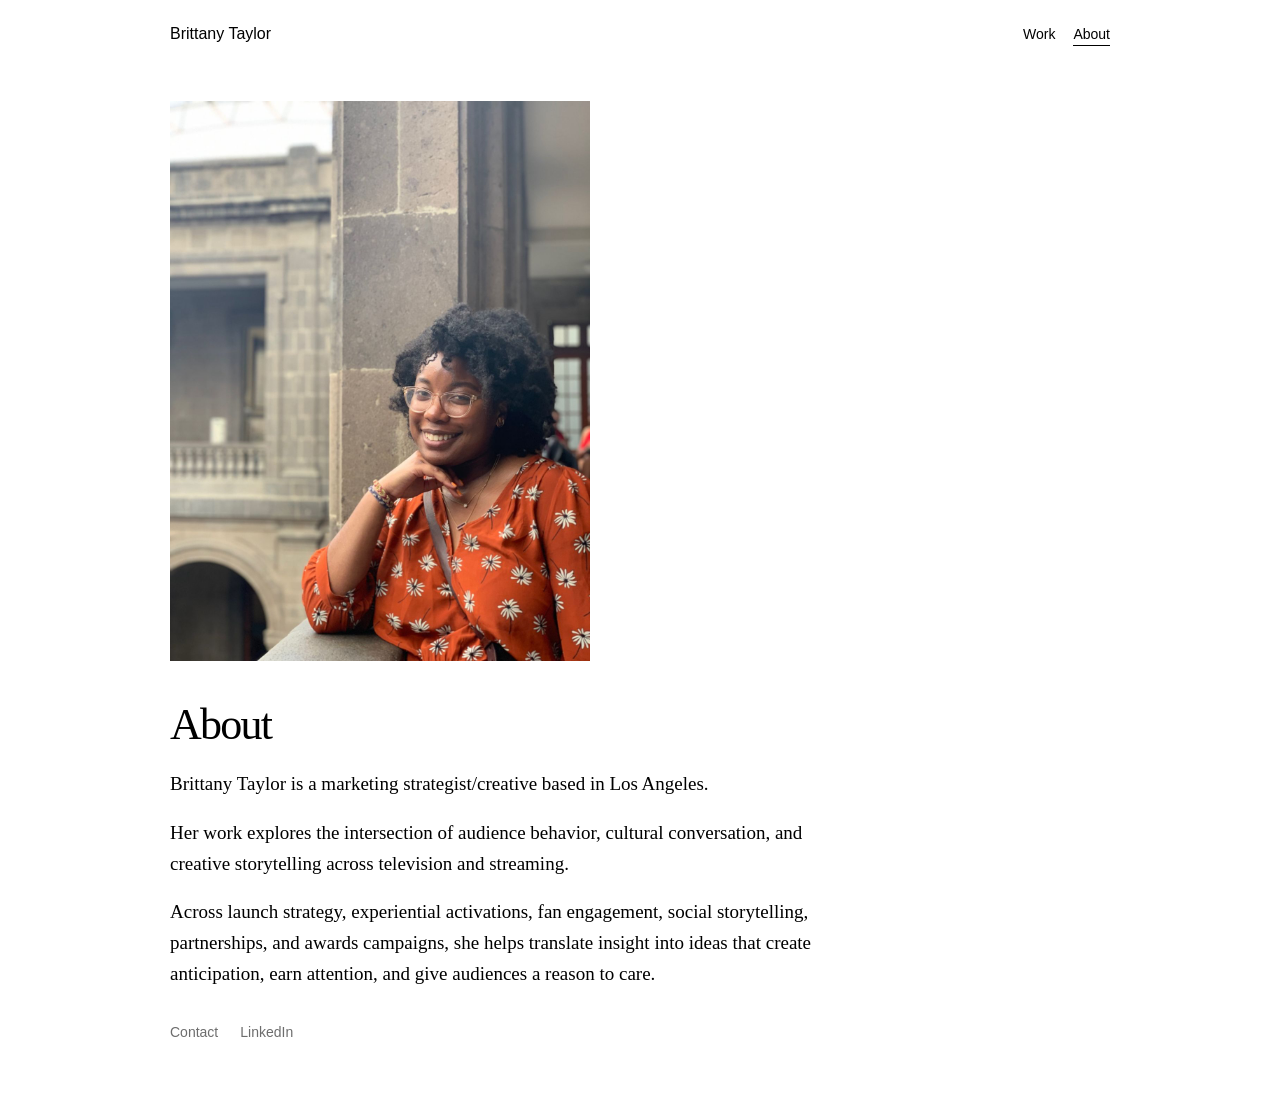
==== commit 3efd775f: "Update about.html" ====
--- a/about.html
+++ b/about.html
@@ -1 +1 @@
-<!doctype html><html lang="en"><head><meta charset="utf-8"><meta name="viewport" content="width=device-width,initial-scale=1"><title>About | Brittany Taylor</title><link rel="stylesheet" href="styles.css"></head><body><header class="site-header"><a class="brand" href="index.html">Brittany Taylor</a><nav><a href="index.html">Work</a><a aria-current="page" href="about.html">About</a></nav></header><main class="about-page"><img class="about-image" src="images/about.jpg" alt="Portrait of Brittany Taylor"><section class="about-copy"><h1>About</h1><p>Brittany Taylor is a Marketing strategist/creative based in Los Angeles.</p><p>Her work explores the intersection of audience behavior, cultural conversation, and creative storytelling across television and streaming.</p><p>Across launch strategy, experiential activations, fan engagement, social storytelling, partnerships, and awards campaigns, she helps translate insight into ideas that create anticipation, earn attention, and give audiences a reason to care.</p><div class="about-links"><a href="mailto:09btaylor@gmail.com">Contact</a><a href="https://www.linkedin.com/in/btaylor7/" target="_blank" rel="noopener noreferrer">LinkedIn</a></div></section></main></body></html>
+<!doctype html><html lang="en"><head><meta charset="utf-8"><meta name="viewport" content="width=device-width,initial-scale=1"><title>About | Brittany Taylor</title><link rel="stylesheet" href="styles.css"></head><body><header class="site-header"><a class="brand" href="index.html">Brittany Taylor</a><nav><a href="index.html">Work</a><a aria-current="page" href="about.html">About</a></nav></header><main class="about-page"><img class="about-image" src="images/about.jpg" alt="Portrait of Brittany Taylor"><section class="about-copy"><h1>About</h1><p>Brittany Taylor is a marketing strategist/creative based in Los Angeles.</p><p>Her work explores the intersection of audience behavior, cultural conversation, and creative storytelling across television and streaming.</p><p>Across launch strategy, experiential activations, fan engagement, social storytelling, partnerships, and awards campaigns, she helps translate insight into ideas that create anticipation, earn attention, and give audiences a reason to care.</p><div class="about-links"><a href="mailto:09btaylor@gmail.com">Contact</a><a href="https://www.linkedin.com/in/btaylor7/" target="_blank" rel="noopener noreferrer">LinkedIn</a></div></section></main></body></html>
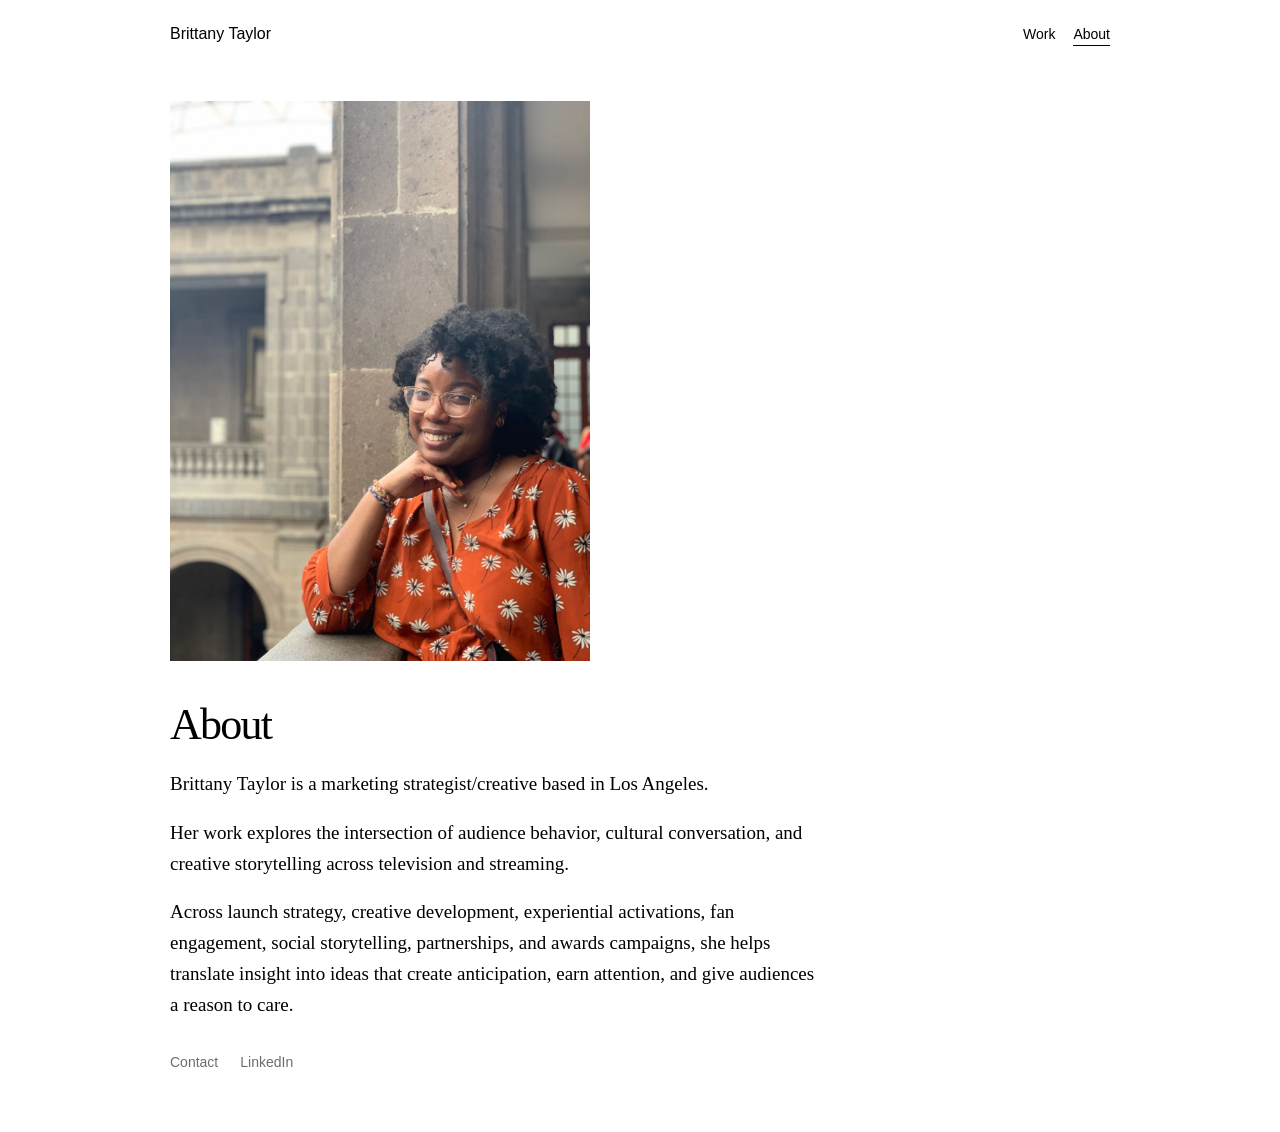
==== commit 79f91c9b: "Update about.html" ====
--- a/about.html
+++ b/about.html
@@ -1 +1 @@
-<!doctype html><html lang="en"><head><meta charset="utf-8"><meta name="viewport" content="width=device-width,initial-scale=1"><title>About | Brittany Taylor</title><link rel="stylesheet" href="styles.css"></head><body><header class="site-header"><a class="brand" href="index.html">Brittany Taylor</a><nav><a href="index.html">Work</a><a aria-current="page" href="about.html">About</a></nav></header><main class="about-page"><img class="about-image" src="images/about.jpg" alt="Portrait of Brittany Taylor"><section class="about-copy"><h1>About</h1><p>Brittany Taylor is a marketing strategist/creative based in Los Angeles.</p><p>Her work explores the intersection of audience behavior, cultural conversation, and creative storytelling across television and streaming.</p><p>Across launch strategy, experiential activations, fan engagement, social storytelling, partnerships, and awards campaigns, she helps translate insight into ideas that create anticipation, earn attention, and give audiences a reason to care.</p><div class="about-links"><a href="mailto:09btaylor@gmail.com">Contact</a><a href="https://www.linkedin.com/in/btaylor7/" target="_blank" rel="noopener noreferrer">LinkedIn</a></div></section></main></body></html>
+<!doctype html><html lang="en"><head><meta charset="utf-8"><meta name="viewport" content="width=device-width,initial-scale=1"><title>About | Brittany Taylor</title><link rel="stylesheet" href="styles.css"></head><body><header class="site-header"><a class="brand" href="index.html">Brittany Taylor</a><nav><a href="index.html">Work</a><a aria-current="page" href="about.html">About</a></nav></header><main class="about-page"><img class="about-image" src="images/about.jpg" alt="Portrait of Brittany Taylor"><section class="about-copy"><h1>About</h1><p>Brittany Taylor is a marketing strategist/creative based in Los Angeles.</p><p>Her work explores the intersection of audience behavior, cultural conversation, and creative storytelling across television and streaming.</p><p>Across launch strategy, creative development, experiential activations, fan engagement, social storytelling, partnerships, and awards campaigns, she helps translate insight into ideas that create anticipation, earn attention, and give audiences a reason to care.</p><div class="about-links"><a href="mailto:09btaylor@gmail.com">Contact</a><a href="https://www.linkedin.com/in/btaylor7/" target="_blank" rel="noopener noreferrer">LinkedIn</a></div></section></main></body></html>
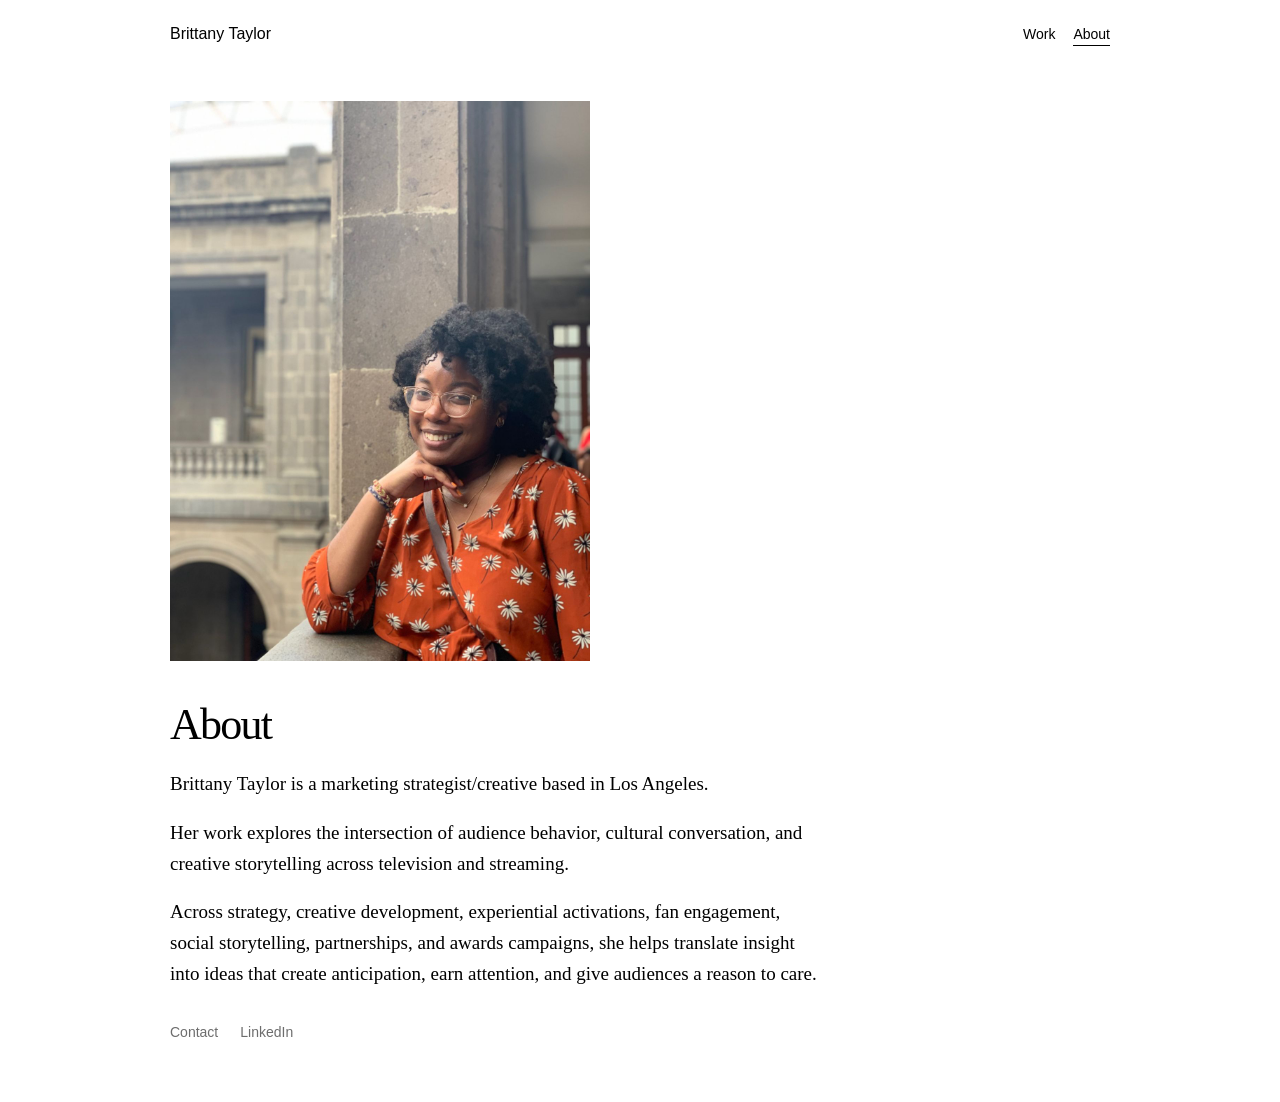
==== commit f515dba7: "Update about.html" ====
--- a/about.html
+++ b/about.html
@@ -1 +1 @@
-<!doctype html><html lang="en"><head><meta charset="utf-8"><meta name="viewport" content="width=device-width,initial-scale=1"><title>About | Brittany Taylor</title><link rel="stylesheet" href="styles.css"></head><body><header class="site-header"><a class="brand" href="index.html">Brittany Taylor</a><nav><a href="index.html">Work</a><a aria-current="page" href="about.html">About</a></nav></header><main class="about-page"><img class="about-image" src="images/about.jpg" alt="Portrait of Brittany Taylor"><section class="about-copy"><h1>About</h1><p>Brittany Taylor is a marketing strategist/creative based in Los Angeles.</p><p>Her work explores the intersection of audience behavior, cultural conversation, and creative storytelling across television and streaming.</p><p>Across launch strategy, creative development, experiential activations, fan engagement, social storytelling, partnerships, and awards campaigns, she helps translate insight into ideas that create anticipation, earn attention, and give audiences a reason to care.</p><div class="about-links"><a href="mailto:09btaylor@gmail.com">Contact</a><a href="https://www.linkedin.com/in/btaylor7/" target="_blank" rel="noopener noreferrer">LinkedIn</a></div></section></main></body></html>
+<!doctype html><html lang="en"><head><meta charset="utf-8"><meta name="viewport" content="width=device-width,initial-scale=1"><title>About | Brittany Taylor</title><link rel="stylesheet" href="styles.css"></head><body><header class="site-header"><a class="brand" href="index.html">Brittany Taylor</a><nav><a href="index.html">Work</a><a aria-current="page" href="about.html">About</a></nav></header><main class="about-page"><img class="about-image" src="images/about.jpg" alt="Portrait of Brittany Taylor"><section class="about-copy"><h1>About</h1><p>Brittany Taylor is a marketing strategist/creative based in Los Angeles.</p><p>Her work explores the intersection of audience behavior, cultural conversation, and creative storytelling across television and streaming.</p><p>Across strategy, creative development, experiential activations, fan engagement, social storytelling, partnerships, and awards campaigns, she helps translate insight into ideas that create anticipation, earn attention, and give audiences a reason to care.</p><div class="about-links"><a href="mailto:09btaylor@gmail.com">Contact</a><a href="https://www.linkedin.com/in/btaylor7/" target="_blank" rel="noopener noreferrer">LinkedIn</a></div></section></main></body></html>
